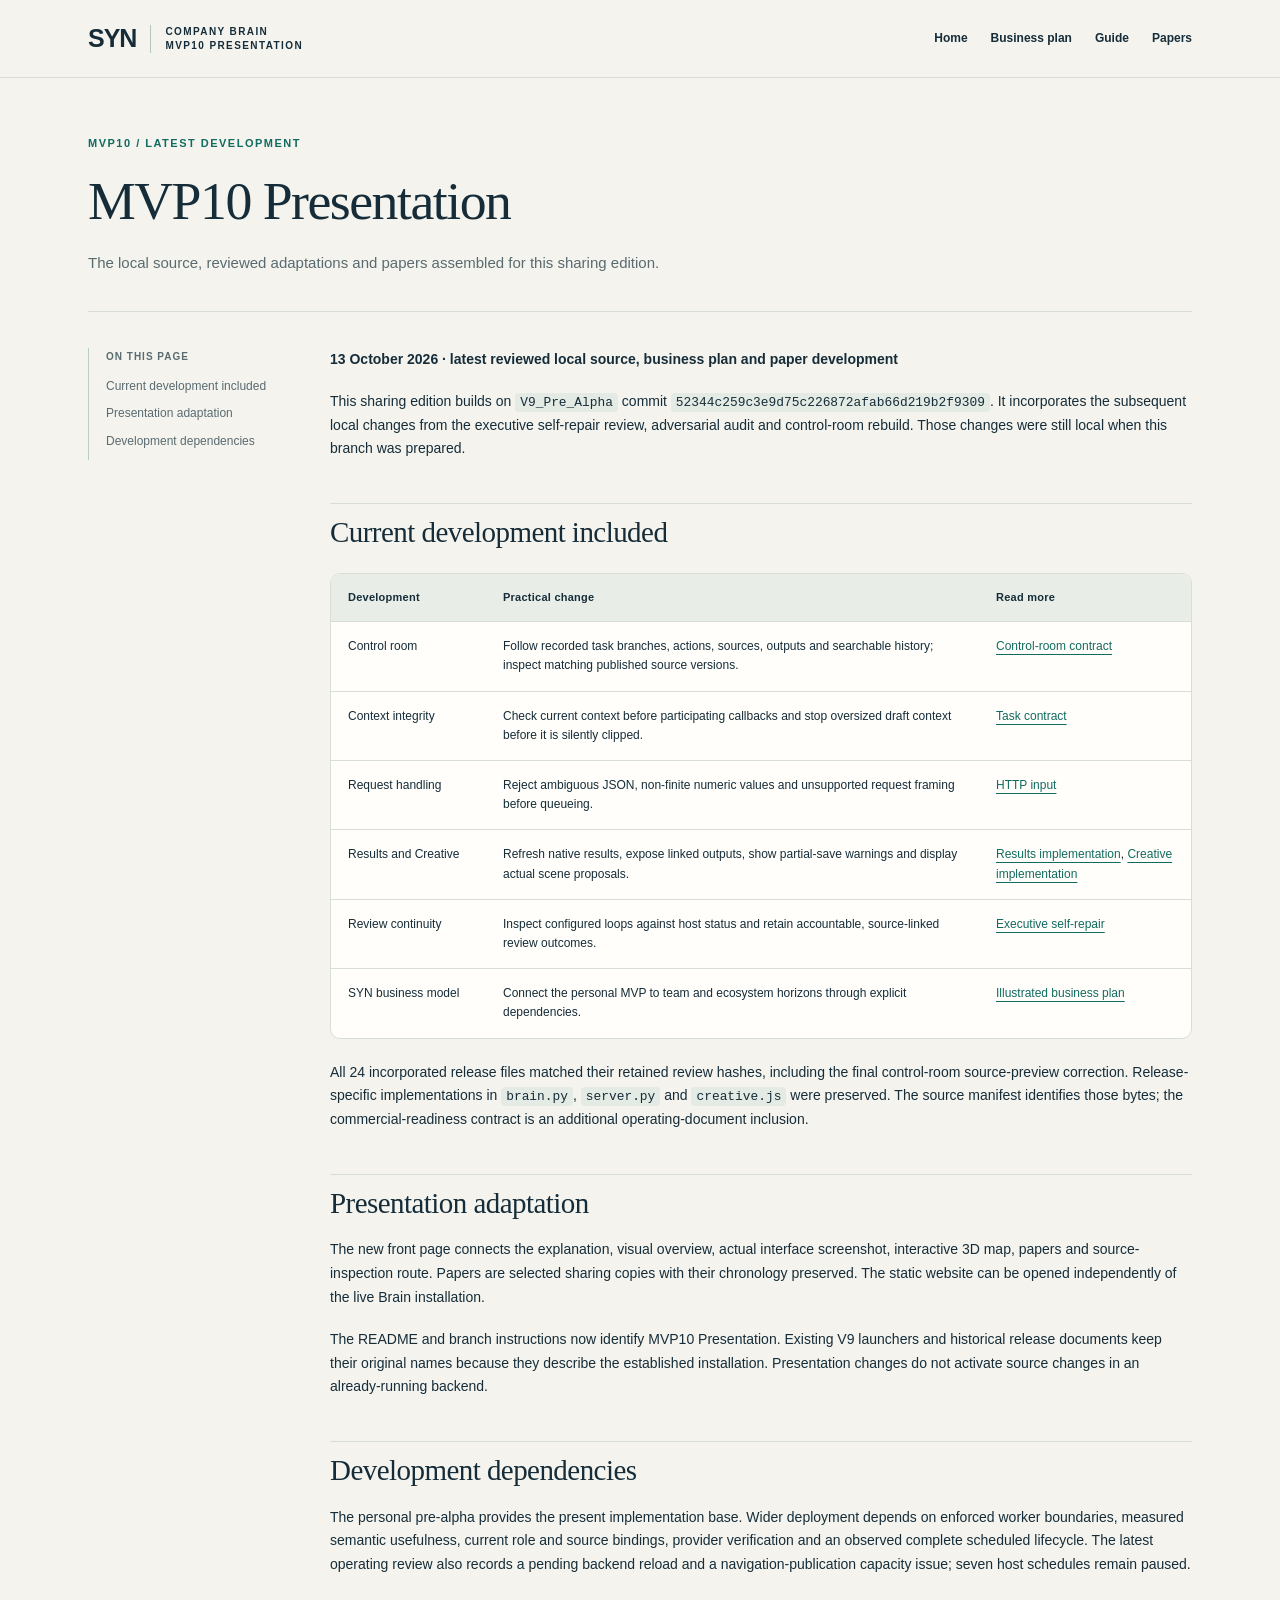
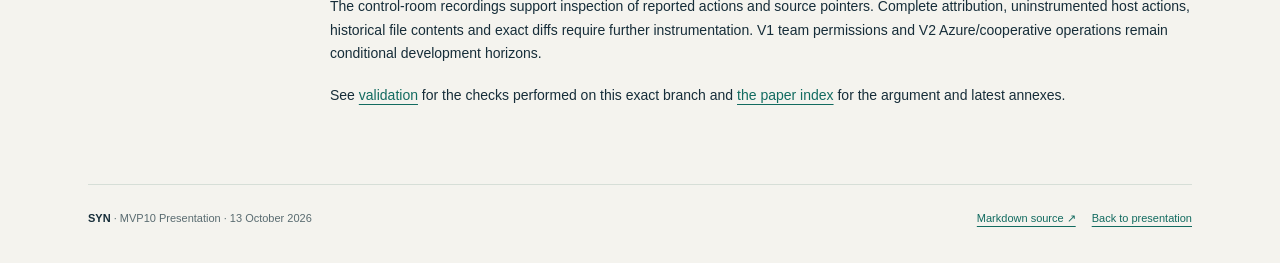
==== presentation/release-notes.html @ dc9e8e54 "Publish standalone MVP10 open-source presentation framework" ====
<!doctype html>
<html lang="en"><head><meta charset="utf-8"><meta name="viewport" content="width=device-width,initial-scale=1"><title>MVP10 Presentation — SYN</title><style>
:root{--ink:#162d39;--muted:#596b70;--paper:#f4f3ee;--line:#d6ded7;--teal:#126b60;--navy:#102431}*{box-sizing:border-box}html{scroll-behavior:smooth;scroll-padding-top:90px}body{margin:0;color:var(--ink);background:var(--paper);font:16px/1.7 Inter,Segoe UI,Arial,sans-serif}a{color:var(--teal);text-underline-offset:4px}a:focus-visible{outline:3px solid #278f7b;outline-offset:5px}.skip{position:fixed;top:-80px;left:15px;background:white;padding:12px;z-index:30}.skip:focus{top:12px}.wrap{max-width:1180px;margin:auto;padding:0 38px}.masthead{background:#f4f3eef5;border-bottom:1px solid var(--line);position:sticky;top:0;z-index:20;backdrop-filter:blur(16px)}.nav{height:77px;display:flex;align-items:center;justify-content:space-between;gap:25px}.brand{font-size:25px;font-weight:750;letter-spacing:-1px;text-decoration:none;color:var(--ink);display:flex;gap:14px;align-items:center}.brand small{font-size:10px;letter-spacing:1.4px;line-height:1.4;text-transform:uppercase;font-weight:550;padding-left:14px;border-left:1px solid #b8c4be}.navlinks{display:flex;gap:23px;font-size:12px;font-weight:600}.navlinks a{text-decoration:none;color:var(--ink)}.navlinks a[aria-current=page]{color:var(--teal)}.cover{padding:56px 0 36px;border-bottom:1px solid var(--line)}.eyebrow{font-size:11px;letter-spacing:1.5px;text-transform:uppercase;color:var(--teal);font-weight:700}.cover h1{font-family:Georgia,Times New Roman,serif;font-weight:400;font-size:clamp(35px,4.2vw,54px);line-height:1.15;letter-spacing:-1.5px;max-width:840px;margin:18px 0 17px}.deck{font-size:15px;color:var(--muted);max-width:740px;margin:0}.doclayout{display:grid;grid-template-columns:200px minmax(0,1fr);gap:42px;padding:36px 0 58px}.toc{font-size:12px;position:sticky;top:105px;align-self:start;border-left:1px solid #bdcfc4;padding-left:17px}.toc b{display:block;font-size:10px;letter-spacing:1px;text-transform:uppercase;margin-bottom:13px;color:var(--muted)}.toc a{display:block;margin:10px 0;text-decoration:none;color:var(--muted);line-height:1.45}.toc a:hover{color:var(--teal)}.doc{min-width:0;font-size:14px}.doc>:first-child{margin-top:0}.doc h2{font:400 29px/1.22 Georgia,Times New Roman,serif;letter-spacing:-.55px;margin:42px 0 17px;padding-top:11px;border-top:1px solid var(--line)}.doc h3{font-size:17px;line-height:1.35;margin-top:26px}.doc p{margin:0 0 18px}.doc strong{font-weight:650}.doc ul,.doc ol{padding-left:22px;margin-bottom:21px}.doc li{margin:7px 0}.doc blockquote{margin:22px 0;padding:22px 25px;background:#e6eee7;border-left:3px solid #75a791;border-radius:0 10px 10px 0;font-size:16px;color:#234c44}.doc blockquote p{margin:0}.tablewrap{overflow-x:auto;border:1px solid var(--line);border-radius:10px;background:#fffefa;margin:22px 0}.doc table{border-collapse:collapse;font-size:12px;width:100%;min-width:640px;line-height:1.6}.doc th,.doc td{text-align:left;vertical-align:top;padding:15px 17px;border-bottom:1px solid var(--line)}.doc th{background:#e8eee7;font-size:11px;letter-spacing:.25px}.doc tr:last-child td{border-bottom:0}.doc td:first-child{min-width:155px}.doc code{font-family:Consolas,monospace;font-size:.92em;background:#e4eae4;padding:2px 5px;border-radius:4px;overflow-wrap:anywhere}.doc pre{overflow-x:auto;background:var(--navy);color:#d7ecdf;border-radius:10px;padding:19px 21px;font-size:12px;line-height:1.6}.doc pre code{background:transparent;padding:0;color:inherit;overflow-wrap:normal}.doc a{overflow-wrap:anywhere}.foot{padding:24px 0 35px;border-top:1px solid var(--line);display:flex;justify-content:space-between;gap:20px;font-size:11px;color:var(--muted)}.foot a{margin-left:16px}.foot strong{color:var(--ink)}@media(max-width:780px){.wrap{padding:0 22px}.nav{height:67px}.navlinks{gap:14px}.navlinks .aux{display:none}.brand{font-size:23px}.brand small{font-size:9px}.cover{padding:36px 0 25px}.cover h1{font-size:39px;letter-spacing:-1px}.doclayout{grid-template-columns:1fr;gap:25px;padding:25px 0 40px}.toc{position:static;display:flex;flex-wrap:wrap;gap:8px 15px;border-left:0;padding:0;border-bottom:1px solid var(--line);padding-bottom:18px}.toc b{width:100%;margin:0}.toc a{margin:0;font-size:11px}.doc h2{font-size:27px}.foot{flex-wrap:wrap}.foot a{margin-left:0;margin-right:16px}.doc blockquote{padding:19px;font-size:14px}}@media(prefers-reduced-motion:reduce){html{scroll-behavior:auto}}@media print{.masthead{position:static}.navlinks,.toc{display:none}.doclayout{display:block}.wrap{padding:0 10px}.cover{padding:20px 0}.cover h1{font-size:36px}.doc table{min-width:0}.tablewrap{overflow:visible}.doc pre{white-space:pre-wrap}.foot{break-inside:avoid}}
</style></head><body><a class="skip" href="#content">Skip to content</a><header class="masthead"><nav class="wrap nav" aria-label="Main navigation"><a class="brand" href="index.html">SYN <small>Company Brain<br>MVP10 Presentation</small></a><div class="navlinks"><a href="index.html">Home</a><a class="aux" href="business-plan/SYN-BUSINESS-PLAN.html">Business plan</a><a href="guide.html">Guide</a><a href="papers/index.html">Papers</a></div></nav></header><main class="wrap"><header class="cover"><div class="eyebrow">MVP10 / Latest development</div><h1>MVP10 Presentation</h1><p class="deck">The local source, reviewed adaptations and papers assembled for this sharing edition.</p></header><div class="doclayout"><nav class="toc" aria-label="On this page"><b>On this page</b><a href="#current-development-included">Current development included</a><a href="#presentation-adaptation">Presentation adaptation</a><a href="#development-dependencies">Development dependencies</a></nav><article class="doc" id="content"><p><strong>13 October 2026 · latest reviewed local source, business plan and paper development</strong></p>
<p>This sharing edition builds on <code>V9_Pre_Alpha</code> commit <code>52344c259c3e9d75c226872afab66d219b2f9309</code>. It incorporates the subsequent local changes from the executive self-repair review, adversarial audit and control-room rebuild. Those changes were still local when this branch was prepared.</p>
<h2 id="current-development-included">Current development included</h2>
<div class="tablewrap" role="region" aria-label="Reference table" tabindex="0"><table><thead><tr><th scope="col">Development</th><th scope="col">Practical change</th><th scope="col">Read more</th></tr></thead><tbody><tr><td>Control room</td><td>Follow recorded task branches, actions, sources, outputs and searchable history; inspect matching published source versions.</td><td><a href="https://github.com/lexspin/syn-company-brain-mvp10/blob/main/docs/CONTROL-ROOM.md">Control-room contract</a></td></tr><tr><td>Context integrity</td><td>Check current context before participating callbacks and stop oversized draft context before it is silently clipped.</td><td><a href="https://github.com/lexspin/syn-company-brain-mvp10/blob/main/docs/ROUTED-EXECUTION.md">Task contract</a></td></tr><tr><td>Request handling</td><td>Reject ambiguous JSON, non-finite numeric values and unsupported request framing before queueing.</td><td><a href="https://github.com/lexspin/syn-company-brain-mvp10/blob/main/app/http_input.py">HTTP input</a></td></tr><tr><td>Results and Creative</td><td>Refresh native results, expose linked outputs, show partial-save warnings and display actual scene proposals.</td><td><a href="https://github.com/lexspin/syn-company-brain-mvp10/blob/main/app/results-view.js">Results implementation</a>, <a href="https://github.com/lexspin/syn-company-brain-mvp10/blob/main/app/creative.js">Creative implementation</a></td></tr><tr><td>Review continuity</td><td>Inspect configured loops against host status and retain accountable, source-linked review outcomes.</td><td><a href="https://github.com/lexspin/syn-company-brain-mvp10/blob/main/docs/EXECUTIVE-SELF-REPAIR.md">Executive self-repair</a></td></tr><tr><td>SYN business model</td><td>Connect the personal MVP to team and ecosystem horizons through explicit dependencies.</td><td><a href="business-plan/SYN-BUSINESS-PLAN.pdf">Illustrated business plan</a></td></tr></tbody></table></div>
<p>All 24 incorporated release files matched their retained review hashes, including the final control-room source-preview correction. Release-specific implementations in <code>brain.py</code>, <code>server.py</code> and <code>creative.js</code> were preserved. The source manifest identifies those bytes; the commercial-readiness contract is an additional operating-document inclusion.</p>
<h2 id="presentation-adaptation">Presentation adaptation</h2>
<p>The new front page connects the explanation, visual overview, actual interface screenshot, interactive 3D map, papers and source-inspection route. Papers are selected sharing copies with their chronology preserved. The static website can be opened independently of the live Brain installation.</p>
<p>The README and branch instructions now identify MVP10 Presentation. Existing V9 launchers and historical release documents keep their original names because they describe the established installation. Presentation changes do not activate source changes in an already-running backend.</p>
<h2 id="development-dependencies">Development dependencies</h2>
<p>The personal pre-alpha provides the present implementation base. Wider deployment depends on enforced worker boundaries, measured semantic usefulness, current role and source bindings, provider verification and an observed complete scheduled lifecycle. The latest operating review also records a pending backend reload and a navigation-publication capacity issue; seven host schedules remain paused.</p>
<p>The control-room recordings support inspection of reported actions and source pointers. Complete attribution, uninstrumented host actions, historical file contents and exact diffs require further instrumentation. V1 team permissions and V2 Azure/cooperative operations remain conditional development horizons.</p>
<p>See <a href="https://github.com/lexspin/syn-company-brain-mvp10/blob/main/presentation/VALIDATION.md">validation</a> for the checks performed on this exact branch and <a href="papers/index.html">the paper index</a> for the argument and latest annexes.</p></article></div><footer class="foot"><span><strong>SYN</strong> · MVP10 Presentation · 13 October 2026</span><span><a href="https://github.com/lexspin/syn-company-brain-mvp10/blob/main/presentation/RELEASE-NOTES.md">Markdown source ↗</a><a href="index.html">Back to presentation</a></span></footer></main></body></html>
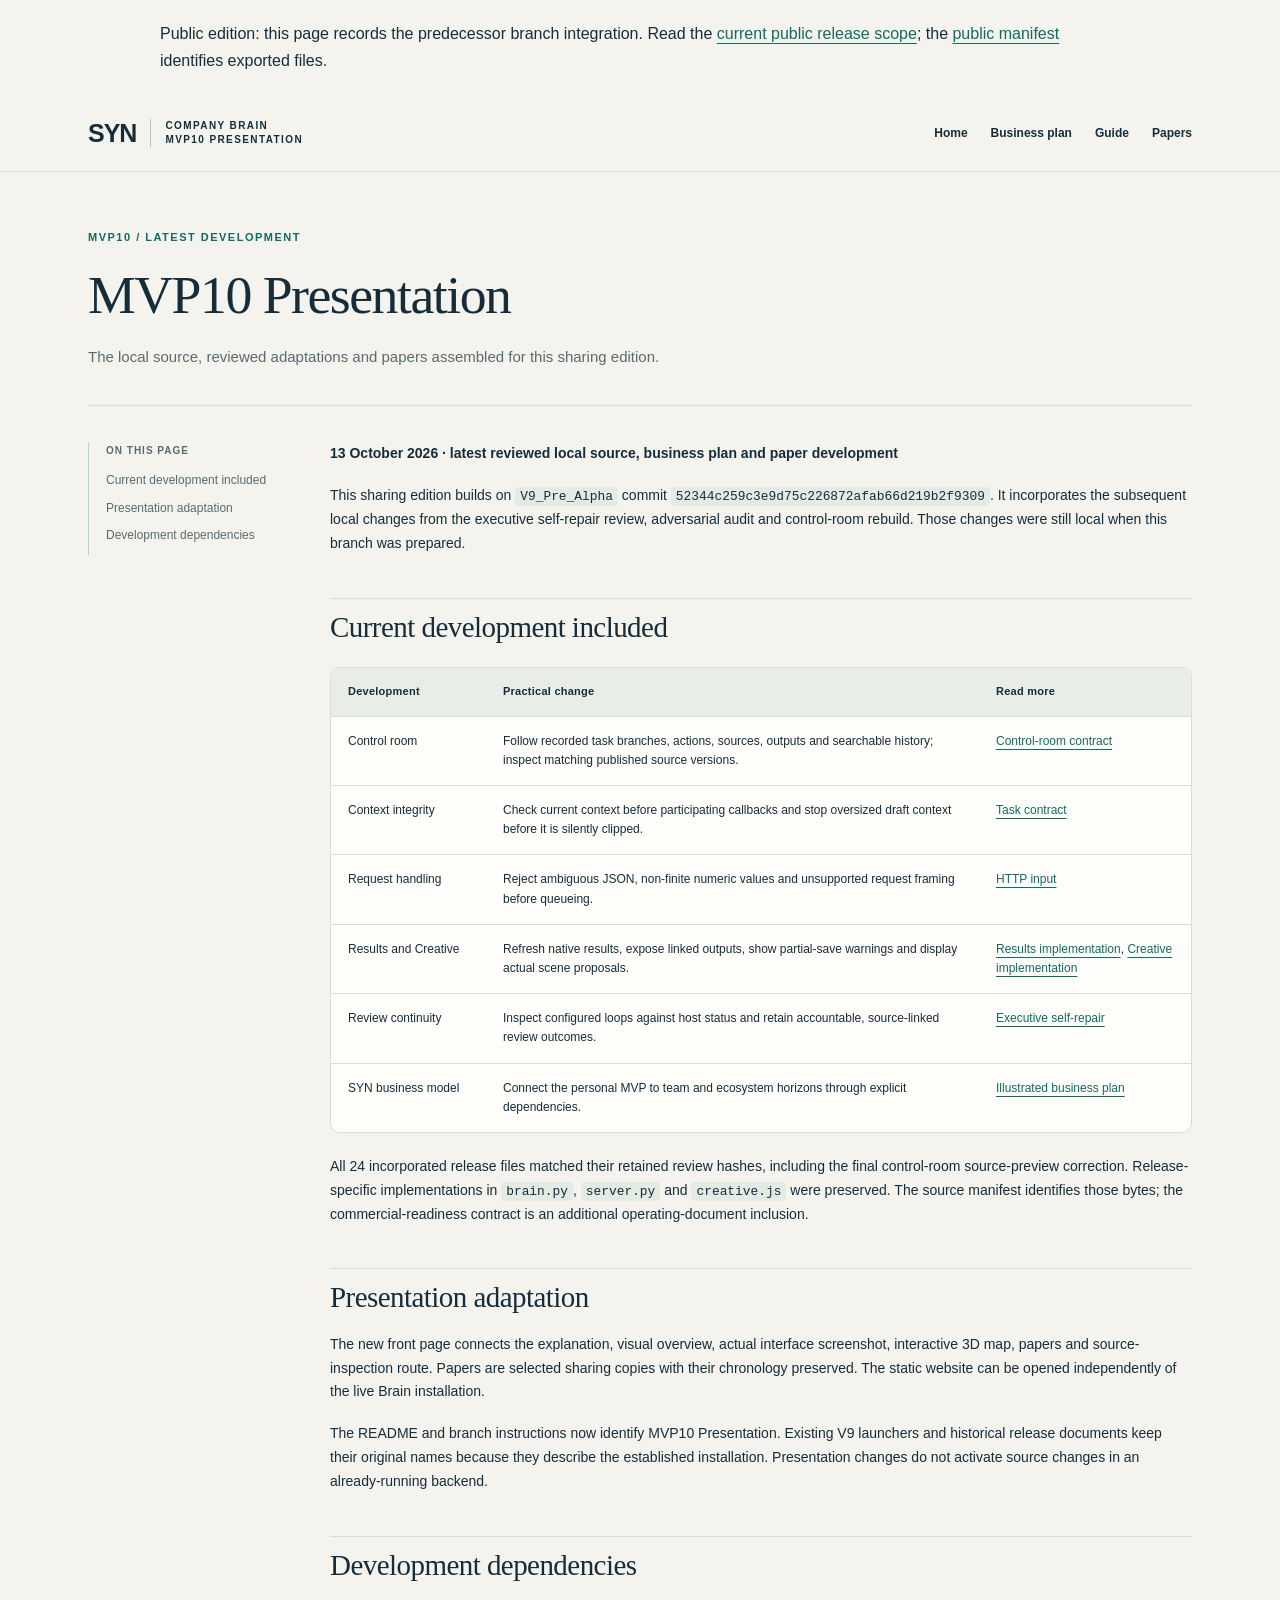
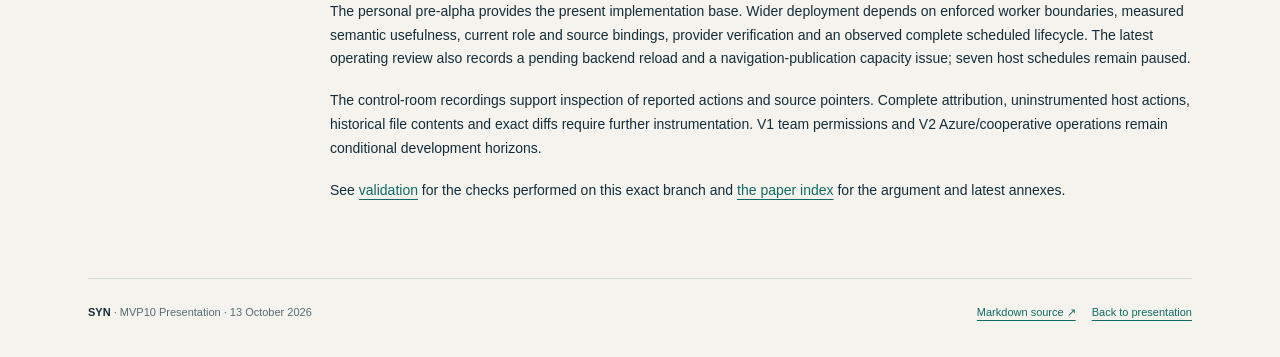
==== commit 3327faf9: "Record public hosting checks and clarify historical validation" ====
--- a/presentation/release-notes.html
+++ b/presentation/release-notes.html
@@ -1,7 +1,7 @@
 <!doctype html>
 <html lang="en"><head><meta charset="utf-8"><meta name="viewport" content="width=device-width,initial-scale=1"><title>MVP10 Presentation — SYN</title><style>
 :root{--ink:#162d39;--muted:#596b70;--paper:#f4f3ee;--line:#d6ded7;--teal:#126b60;--navy:#102431}*{box-sizing:border-box}html{scroll-behavior:smooth;scroll-padding-top:90px}body{margin:0;color:var(--ink);background:var(--paper);font:16px/1.7 Inter,Segoe UI,Arial,sans-serif}a{color:var(--teal);text-underline-offset:4px}a:focus-visible{outline:3px solid #278f7b;outline-offset:5px}.skip{position:fixed;top:-80px;left:15px;background:white;padding:12px;z-index:30}.skip:focus{top:12px}.wrap{max-width:1180px;margin:auto;padding:0 38px}.masthead{background:#f4f3eef5;border-bottom:1px solid var(--line);position:sticky;top:0;z-index:20;backdrop-filter:blur(16px)}.nav{height:77px;display:flex;align-items:center;justify-content:space-between;gap:25px}.brand{font-size:25px;font-weight:750;letter-spacing:-1px;text-decoration:none;color:var(--ink);display:flex;gap:14px;align-items:center}.brand small{font-size:10px;letter-spacing:1.4px;line-height:1.4;text-transform:uppercase;font-weight:550;padding-left:14px;border-left:1px solid #b8c4be}.navlinks{display:flex;gap:23px;font-size:12px;font-weight:600}.navlinks a{text-decoration:none;color:var(--ink)}.navlinks a[aria-current=page]{color:var(--teal)}.cover{padding:56px 0 36px;border-bottom:1px solid var(--line)}.eyebrow{font-size:11px;letter-spacing:1.5px;text-transform:uppercase;color:var(--teal);font-weight:700}.cover h1{font-family:Georgia,Times New Roman,serif;font-weight:400;font-size:clamp(35px,4.2vw,54px);line-height:1.15;letter-spacing:-1.5px;max-width:840px;margin:18px 0 17px}.deck{font-size:15px;color:var(--muted);max-width:740px;margin:0}.doclayout{display:grid;grid-template-columns:200px minmax(0,1fr);gap:42px;padding:36px 0 58px}.toc{font-size:12px;position:sticky;top:105px;align-self:start;border-left:1px solid #bdcfc4;padding-left:17px}.toc b{display:block;font-size:10px;letter-spacing:1px;text-transform:uppercase;margin-bottom:13px;color:var(--muted)}.toc a{display:block;margin:10px 0;text-decoration:none;color:var(--muted);line-height:1.45}.toc a:hover{color:var(--teal)}.doc{min-width:0;font-size:14px}.doc>:first-child{margin-top:0}.doc h2{font:400 29px/1.22 Georgia,Times New Roman,serif;letter-spacing:-.55px;margin:42px 0 17px;padding-top:11px;border-top:1px solid var(--line)}.doc h3{font-size:17px;line-height:1.35;margin-top:26px}.doc p{margin:0 0 18px}.doc strong{font-weight:650}.doc ul,.doc ol{padding-left:22px;margin-bottom:21px}.doc li{margin:7px 0}.doc blockquote{margin:22px 0;padding:22px 25px;background:#e6eee7;border-left:3px solid #75a791;border-radius:0 10px 10px 0;font-size:16px;color:#234c44}.doc blockquote p{margin:0}.tablewrap{overflow-x:auto;border:1px solid var(--line);border-radius:10px;background:#fffefa;margin:22px 0}.doc table{border-collapse:collapse;font-size:12px;width:100%;min-width:640px;line-height:1.6}.doc th,.doc td{text-align:left;vertical-align:top;padding:15px 17px;border-bottom:1px solid var(--line)}.doc th{background:#e8eee7;font-size:11px;letter-spacing:.25px}.doc tr:last-child td{border-bottom:0}.doc td:first-child{min-width:155px}.doc code{font-family:Consolas,monospace;font-size:.92em;background:#e4eae4;padding:2px 5px;border-radius:4px;overflow-wrap:anywhere}.doc pre{overflow-x:auto;background:var(--navy);color:#d7ecdf;border-radius:10px;padding:19px 21px;font-size:12px;line-height:1.6}.doc pre code{background:transparent;padding:0;color:inherit;overflow-wrap:normal}.doc a{overflow-wrap:anywhere}.foot{padding:24px 0 35px;border-top:1px solid var(--line);display:flex;justify-content:space-between;gap:20px;font-size:11px;color:var(--muted)}.foot a{margin-left:16px}.foot strong{color:var(--ink)}@media(max-width:780px){.wrap{padding:0 22px}.nav{height:67px}.navlinks{gap:14px}.navlinks .aux{display:none}.brand{font-size:23px}.brand small{font-size:9px}.cover{padding:36px 0 25px}.cover h1{font-size:39px;letter-spacing:-1px}.doclayout{grid-template-columns:1fr;gap:25px;padding:25px 0 40px}.toc{position:static;display:flex;flex-wrap:wrap;gap:8px 15px;border-left:0;padding:0;border-bottom:1px solid var(--line);padding-bottom:18px}.toc b{width:100%;margin:0}.toc a{margin:0;font-size:11px}.doc h2{font-size:27px}.foot{flex-wrap:wrap}.foot a{margin-left:0;margin-right:16px}.doc blockquote{padding:19px;font-size:14px}}@media(prefers-reduced-motion:reduce){html{scroll-behavior:auto}}@media print{.masthead{position:static}.navlinks,.toc{display:none}.doclayout{display:block}.wrap{padding:0 10px}.cover{padding:20px 0}.cover h1{font-size:36px}.doc table{min-width:0}.tablewrap{overflow:visible}.doc pre{white-space:pre-wrap}.foot{break-inside:avoid}}
-</style></head><body><a class="skip" href="#content">Skip to content</a><header class="masthead"><nav class="wrap nav" aria-label="Main navigation"><a class="brand" href="index.html">SYN <small>Company Brain<br>MVP10 Presentation</small></a><div class="navlinks"><a href="index.html">Home</a><a class="aux" href="business-plan/SYN-BUSINESS-PLAN.html">Business plan</a><a href="guide.html">Guide</a><a href="papers/index.html">Papers</a></div></nav></header><main class="wrap"><header class="cover"><div class="eyebrow">MVP10 / Latest development</div><h1>MVP10 Presentation</h1><p class="deck">The local source, reviewed adaptations and papers assembled for this sharing edition.</p></header><div class="doclayout"><nav class="toc" aria-label="On this page"><b>On this page</b><a href="#current-development-included">Current development included</a><a href="#presentation-adaptation">Presentation adaptation</a><a href="#development-dependencies">Development dependencies</a></nav><article class="doc" id="content"><p><strong>13 October 2026 · latest reviewed local source, business plan and paper development</strong></p>
+</style></head><body><p style="padding:20px;max-width:1000px;margin:auto">Public edition: this page records the predecessor branch integration. Read the <a href="https://github.com/lexspin/syn-company-brain-mvp10/blob/main/docs/PUBLIC-RELEASE.md">current public release scope</a>; the <a href="https://github.com/lexspin/syn-company-brain-mvp10/blob/main/PUBLIC-MANIFEST.json">public manifest</a> identifies exported files.</p><a class="skip" href="#content">Skip to content</a><header class="masthead"><nav class="wrap nav" aria-label="Main navigation"><a class="brand" href="index.html">SYN <small>Company Brain<br>MVP10 Presentation</small></a><div class="navlinks"><a href="index.html">Home</a><a class="aux" href="business-plan/SYN-BUSINESS-PLAN.html">Business plan</a><a href="guide.html">Guide</a><a href="papers/index.html">Papers</a></div></nav></header><main class="wrap"><header class="cover"><div class="eyebrow">MVP10 / Latest development</div><h1>MVP10 Presentation</h1><p class="deck">The local source, reviewed adaptations and papers assembled for this sharing edition.</p></header><div class="doclayout"><nav class="toc" aria-label="On this page"><b>On this page</b><a href="#current-development-included">Current development included</a><a href="#presentation-adaptation">Presentation adaptation</a><a href="#development-dependencies">Development dependencies</a></nav><article class="doc" id="content"><p><strong>13 October 2026 · latest reviewed local source, business plan and paper development</strong></p>
 <p>This sharing edition builds on <code>V9_Pre_Alpha</code> commit <code>52344c259c3e9d75c226872afab66d219b2f9309</code>. It incorporates the subsequent local changes from the executive self-repair review, adversarial audit and control-room rebuild. Those changes were still local when this branch was prepared.</p>
 <h2 id="current-development-included">Current development included</h2>
 <div class="tablewrap" role="region" aria-label="Reference table" tabindex="0"><table><thead><tr><th scope="col">Development</th><th scope="col">Practical change</th><th scope="col">Read more</th></tr></thead><tbody><tr><td>Control room</td><td>Follow recorded task branches, actions, sources, outputs and searchable history; inspect matching published source versions.</td><td><a href="https://github.com/lexspin/syn-company-brain-mvp10/blob/main/docs/CONTROL-ROOM.md">Control-room contract</a></td></tr><tr><td>Context integrity</td><td>Check current context before participating callbacks and stop oversized draft context before it is silently clipped.</td><td><a href="https://github.com/lexspin/syn-company-brain-mvp10/blob/main/docs/ROUTED-EXECUTION.md">Task contract</a></td></tr><tr><td>Request handling</td><td>Reject ambiguous JSON, non-finite numeric values and unsupported request framing before queueing.</td><td><a href="https://github.com/lexspin/syn-company-brain-mvp10/blob/main/app/http_input.py">HTTP input</a></td></tr><tr><td>Results and Creative</td><td>Refresh native results, expose linked outputs, show partial-save warnings and display actual scene proposals.</td><td><a href="https://github.com/lexspin/syn-company-brain-mvp10/blob/main/app/results-view.js">Results implementation</a>, <a href="https://github.com/lexspin/syn-company-brain-mvp10/blob/main/app/creative.js">Creative implementation</a></td></tr><tr><td>Review continuity</td><td>Inspect configured loops against host status and retain accountable, source-linked review outcomes.</td><td><a href="https://github.com/lexspin/syn-company-brain-mvp10/blob/main/docs/EXECUTIVE-SELF-REPAIR.md">Executive self-repair</a></td></tr><tr><td>SYN business model</td><td>Connect the personal MVP to team and ecosystem horizons through explicit dependencies.</td><td><a href="business-plan/SYN-BUSINESS-PLAN.pdf">Illustrated business plan</a></td></tr></tbody></table></div>
